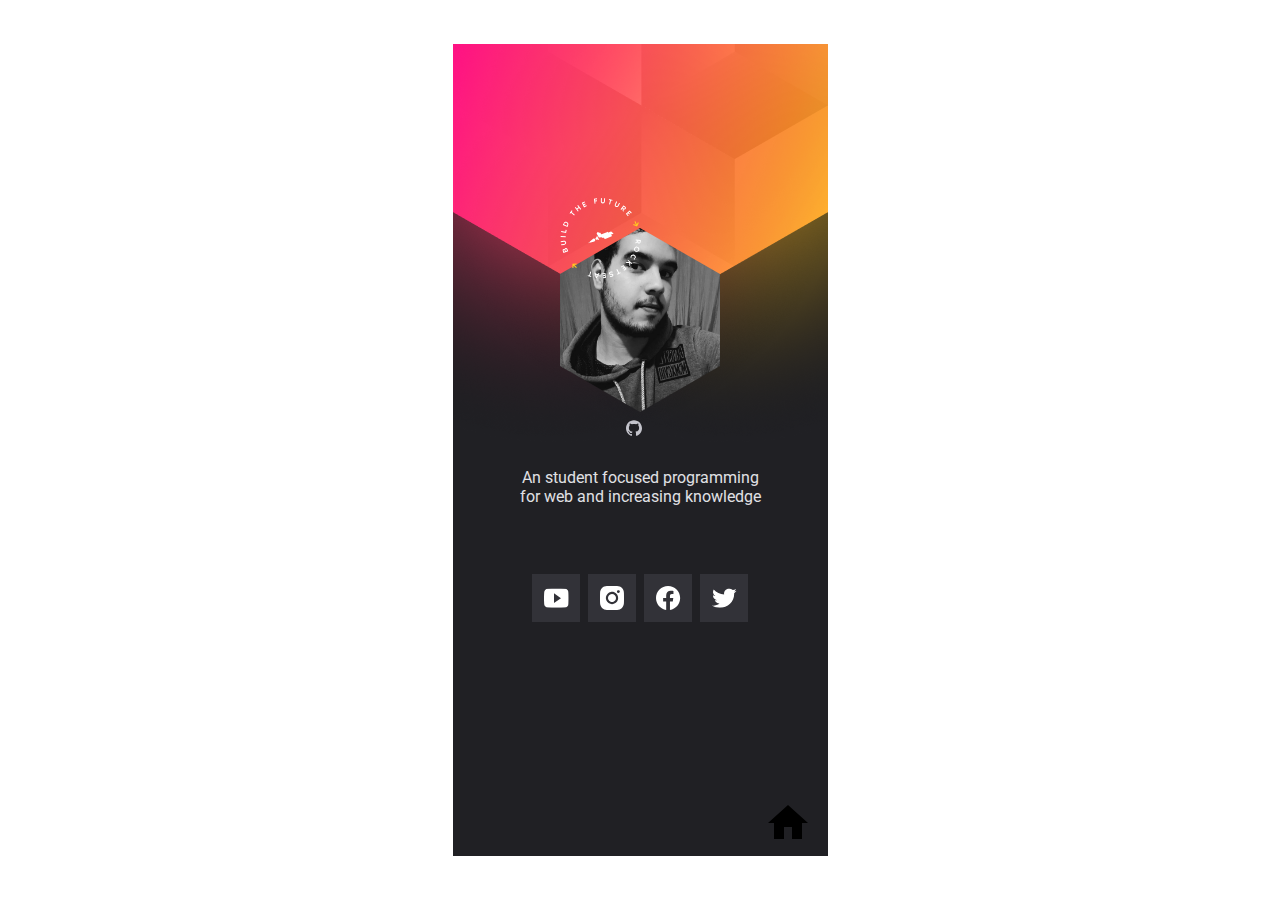
==== NLW/html/mobile.html @ dc2e4425 "Add files via upload" ====
<!DOCTYPE html>
<html lang="en">

<head>
   <meta charset="UTF-8">
   <meta http-equiv="X-UA-Compatible" content="IE=edge">
   <meta name="viewport" content="width=device-width, initial-scale=1.0">

   <title> Mobile </title>
   
   <link rel="shortcut icon" href="../images/coding.png" type="image/x-icon">
   <link rel= "stylesheet" href="../css/mobile.css">
   <link rel="preconnect" href="https://fonts.googleapis.com">
   <link rel="preconnect" href="https://fonts.gstatic.com" crossorigin> 
   <link href="https://fonts.googleapis.com/css2?family=Roboto:wght@400;700&display=swap" rel="stylesheet">
   
</head>

<body>
   
   <main>

      <div class="container">
         <div class="Avatar">
            
            <span>
               <img src="../images/rocketseat.svg" alt="selo rocketseat">
            </span>
            <img id="profilePic" src="../images/pp.jpg" alt="foto pessoal">
         </div>
               
         <h1 id="userName" ></h1>
         
         <a href="https://github.com/NicoFHNS" target="_blank">
            <img src="../images/github 2.svg" alt="icone github">
            <span id="gitLogin"></span></a>
            
            <p id="userBio">An student focused programming for web and increasing knowledge</p>
            
            <ul id="socialLinks" >
               <li class="youtube" >
                  <a href="https://www.youtube.com" target="_blank">
                  <img src="../images/Youtube.svg" alt="icone youtube"></a>
               </li>
                  
               <li class="instagram" >
                  <a href="https://www.instagram.com/howmuchisnothing/" target="_blank">
                  <img src="../images/Instagram.svg" alt="icone instagram"></a>
               </li>

               <li class="facebook" >
                  <a href="../images/facelink.png" target="_blank">
                  <img src="../images/Facebook.svg" alt="icone facebook"></a>
               </li>

               <li class="twitter" >
                  <a href="https://twitter.com/nicothesecond" target="_blank">
                   <img src="../images/Twitter.svg" alt=""></a>
               </li>
            </ul>
         
         </div>
         
         <a href="../index.html" id="home">
            <img src="../images/home_black.svg" alt="icone Home">
         </a>

   </main>
   

   <script src="../script/main.js" ></script>

</body>

</html>
---- NLW/css/mobile.css ----
* {
   margin: 0;
   padding: 0;
}
/* body */
html, body {
   --gray: #e0e0e5;
   --blackey:#1f1f23;

   height: 100%;
   font-family: 'Roboto', sans-serif;
   -webkit-font-smoothing: antialiased;
}

body {
   display: grid;
   place-items: center;
}

/* container */
main {
   background: url(../images/mobile/Mobile.png);
   background-repeat: no-repeat;
   background-size: cover;
   width: 375px;
   height: 812px;
   position: relative;
}

/* content of the page */
.container {
   max-width: 250px;
   margin-left: auto;
   margin-right: auto;
   text-align: center;
   color: var(--gray);
}
.Avatar {
   width: 10rem;
   margin: 11.5rem auto 0;
   position: relative;
}

.Avatar span {
   position:absolute;
   top: -30px;
   z-index: 1;
   transform: rotate(30deg);
}

.Avatar > img {
   width: 10rem;
   height: 11.5rem;
   object-fit: cover;
   clip-path: polygon(50% 0, 100% 25%, 100% 75%, 50% 100%, 0 75%, 0 25%);
}
/* #profilePic {
   width: 160px;
   height: 184px;
   object-fit: cover;
} */

#home {
   position: absolute;
   bottom: 1vh;
   right: 1rem;

}

#home img {
   width: 3rem;
   height: 3rem;
}


/* Texts */
h1 {
   font-size: 1.5rem;
}

a {
   color: var(--gray);
   text-decoration: none;

   margin-top: 0.25rem;

   display: flex;
   gap: 0.75rem   ;
   justify-content:center;
   align-items: center;
}

p {
   margin: 2rem auto 0rem;
}

ul {
   margin-top: 4rem;
   padding: 0;

   list-style: none;
   display: flex;
   gap: 0.5rem;
   justify-content: center; /*  justify-content funciona com display center. Text-align para elementos que recebem propriedades de texto*/
}
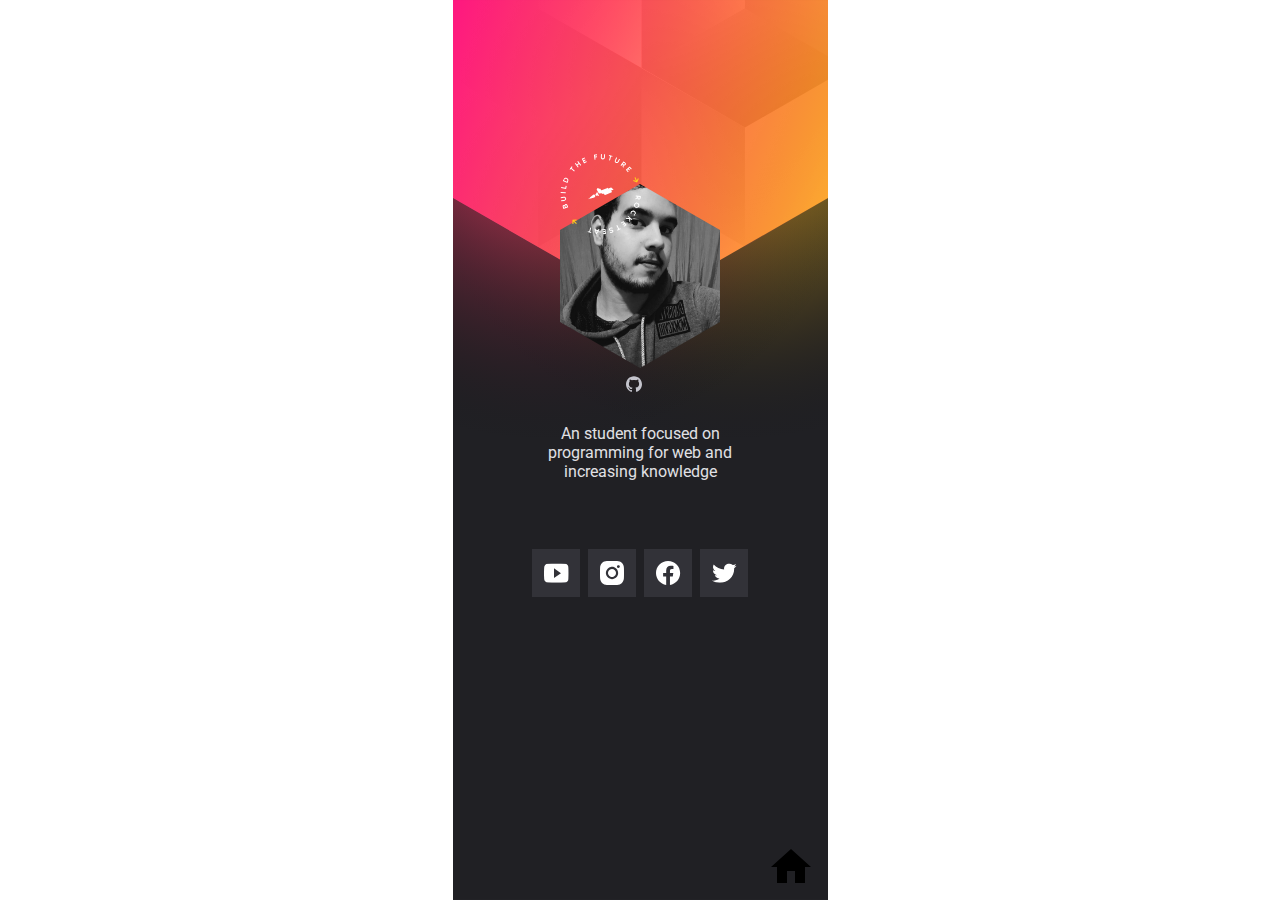
==== commit e8afb954: "Add files via upload" ====
--- a/NLW/html/mobile.html
+++ b/NLW/html/mobile.html
@@ -35,7 +35,7 @@
             <img src="../images/github 2.svg" alt="icone github">
             <span id="gitLogin"></span></a>
             
-            <p id="userBio">An student focused programming for web and increasing knowledge</p>
+            <p id="userBio">An student focused on programming for web and increasing knowledge</p>
             
             <ul id="socialLinks" >
                <li class="youtube" >
--- a/NLW/css/mobile.css
+++ b/NLW/css/mobile.css
@@ -19,11 +19,13 @@
 
 /* container */
 main {
-   background: url(../images/mobile/Mobile.png);
+   background: url(../images/mobile/Mobile-svg.svg);
+   background-position: center;
    background-repeat: no-repeat;
    background-size: cover;
    width: 375px;
-   height: 812px;
+   min-height: 812px;
+   height: 100vh;
    position: relative;
 }
 
@@ -63,7 +65,7 @@
 #home {
    position: absolute;
    bottom: 1vh;
-   right: 1rem;
+   right: 1vw;
 
 }
 
